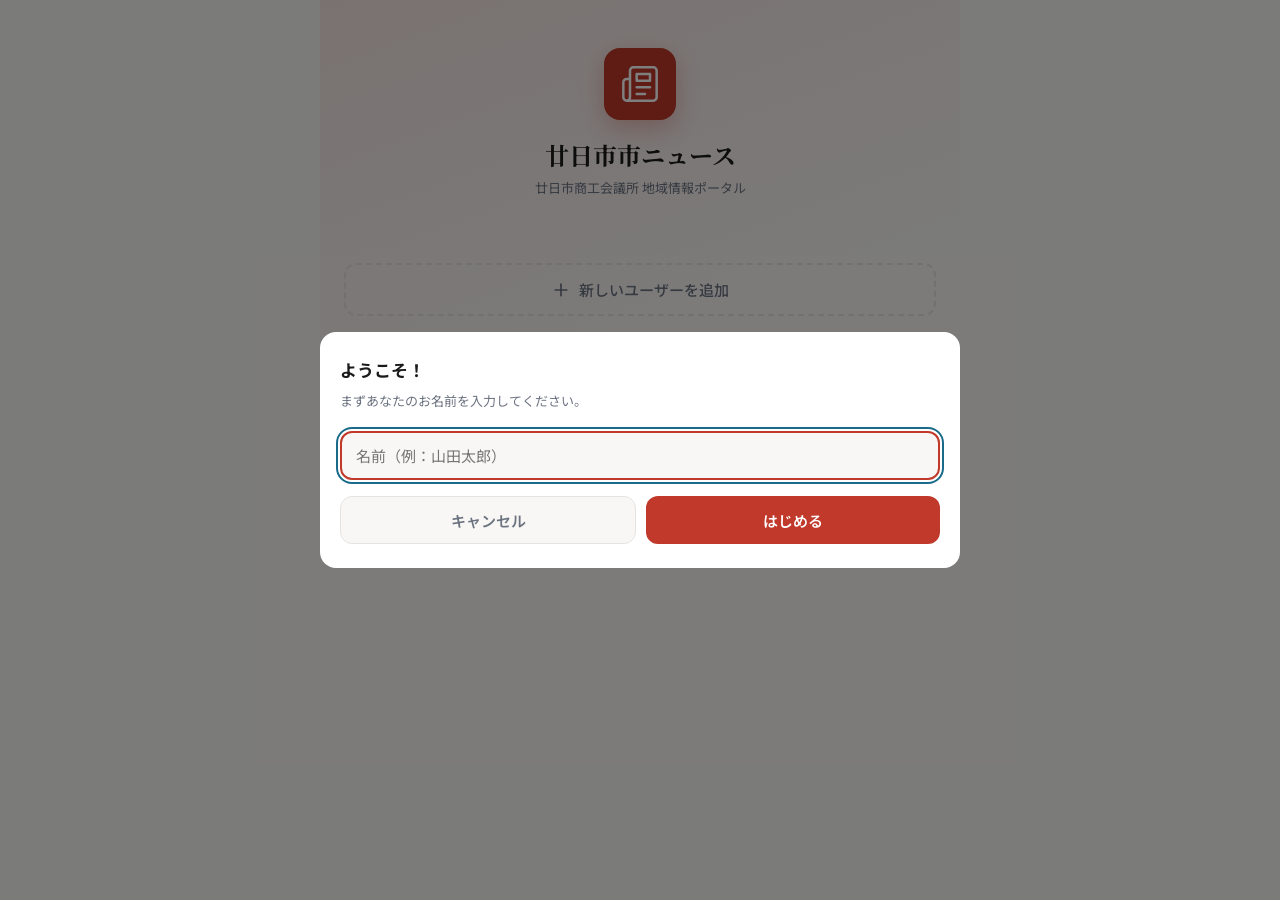
==== docs/index.html @ e87191ea "rename: public to docs for GitHub Pages" ====
<!DOCTYPE html>
<html lang="ja">
<head>
  <meta charset="UTF-8">
  <meta name="viewport" content="width=device-width, initial-scale=1.0, viewport-fit=cover">
  <meta name="description" content="廿日市市の地域ニュースをまとめて確認できるアプリ（廿日市商工会議所）">
  <meta name="theme-color" content="#C0392B">
  <title>廿日市市ニュース</title>
  <link rel="stylesheet" href="css/style.css">
  <link rel="manifest" href="../manifest.json">
  <link rel="apple-touch-icon" href="icons/icon-192.png">
</head>
<body>
  <div class="app-container">

    <!-- ユーザー選択画面 -->
    <section id="user-screen" class="user-screen"></section>

    <!-- メインアプリ（ユーザー選択後） -->
    <div id="main-app" style="display:none">

      <!-- ヘッダー -->
      <header class="app-header">
        <div class="header-main">
          <div class="header-logo">
            廿日市市ニュース
            <span>廿日市商工会議所</span>
          </div>
          <button class="header-btn" id="user-switch-btn" aria-label="ユーザー切替">
            <span class="header-user-chip" id="header-user-name">-</span>
          </button>
          <button class="header-btn" id="search-btn" aria-label="検索">
            <svg viewBox="0 0 24 24" fill="none" stroke="currentColor" stroke-width="2" stroke-linecap="round" stroke-linejoin="round"><circle cx="11" cy="11" r="8"/><path d="m21 21-4.35-4.35"/></svg>
          </button>
        </div>
        <div class="header-meta" id="header-meta">更新日時を読み込み中…</div>
      </header>

      <!-- ページコンテナ -->

      <!-- ニュース一覧 -->
      <section id="news-page" class="page active">
        <div class="filter-bar">
          <div class="filter-chips" id="category-chips"></div>
        </div>
        <div class="sort-bar">
          <button class="sort-btn active" id="sort-importance">重要度順</button>
          <span class="sort-separator">|</span>
          <button class="sort-btn" id="sort-newest">新着順</button>
          <span class="article-count" id="article-count"></span>
        </div>
        <div class="article-list" id="article-list"></div>
      </section>

      <!-- 記事詳細 -->
      <section id="detail-page" class="page"></section>

      <!-- 保存済み -->
      <section id="saved-page" class="page"></section>

      <!-- 管理 -->
      <section id="admin-page" class="page">
        <div style="padding:16px 16px 0">
          <h2 style="font-family:var(--font-serif);font-size:var(--text-xl);font-weight:700;margin-bottom:4px">設定・管理</h2>
          <p style="font-size:var(--text-sm);color:var(--color-text-secondary)">収集ソースやキーワードを管理できます</p>
        </div>
        <div id="admin-content"></div>
      </section>

      <!-- ボトムナビ -->
      <nav class="bottom-nav" aria-label="メインナビゲーション">
        <button class="nav-item active" data-page="news">
          <svg viewBox="0 0 24 24" fill="none" stroke="currentColor" stroke-width="2" stroke-linecap="round" stroke-linejoin="round"><path d="M4 22h16a2 2 0 0 0 2-2V4a2 2 0 0 0-2-2H8a2 2 0 0 0-2 2v16a2 2 0 0 1-2 2Zm0 0a2 2 0 0 1-2-2v-9c0-1.1.9-2 2-2h2"/><path d="M18 14h-8M15 18h-5M10 6h8v4h-8V6Z"/></svg>
          ニュース
        </button>
        <button class="nav-item" data-page="saved">
          <svg viewBox="0 0 24 24" fill="none" stroke="currentColor" stroke-width="2" stroke-linecap="round" stroke-linejoin="round"><path d="M19 21l-7-5-7 5V5a2 2 0 0 1 2-2h10a2 2 0 0 1 2 2z"/></svg>
          保存済み
        </button>
        <button class="nav-item" data-page="admin">
          <svg viewBox="0 0 24 24" fill="none" stroke="currentColor" stroke-width="2" stroke-linecap="round" stroke-linejoin="round"><circle cx="12" cy="12" r="3"/><path d="M19.4 15a1.65 1.65 0 0 0 .33 1.82l.06.06a2 2 0 0 1-2.83 2.83l-.06-.06a1.65 1.65 0 0 0-1.82-.33 1.65 1.65 0 0 0-1 1.51V21a2 2 0 0 1-4 0v-.09A1.65 1.65 0 0 0 9 19.4a1.65 1.65 0 0 0-1.82.33l-.06.06a2 2 0 0 1-2.83-2.83l.06-.06A1.65 1.65 0 0 0 4.68 15a1.65 1.65 0 0 0-1.51-1H3a2 2 0 0 1 0-4h.09A1.65 1.65 0 0 0 4.6 9a1.65 1.65 0 0 0-.33-1.82l-.06-.06a2 2 0 0 1 2.83-2.83l.06.06A1.65 1.65 0 0 0 9 4.68a1.65 1.65 0 0 0 1-1.51V3a2 2 0 0 1 4 0v.09a1.65 1.65 0 0 0 1 1.51 1.65 1.65 0 0 0 1.82-.33l.06-.06a2 2 0 0 1 2.83 2.83l-.06.06A1.65 1.65 0 0 0 19.4 9a1.65 1.65 0 0 0 1.51 1H21a2 2 0 0 1 0 4h-.09a1.65 1.65 0 0 0-1.51 1z"/></svg>
          設定
        </button>
      </nav>

    </div><!-- /main-app -->

    <!-- 検索オーバーレイ -->
    <div id="search-overlay" class="search-overlay" style="display:none">
      <div class="search-header">
        <div class="search-input-wrap">
          <svg viewBox="0 0 24 24" fill="none" stroke="currentColor" stroke-width="2" stroke-linecap="round" stroke-linejoin="round"><circle cx="11" cy="11" r="8"/><path d="m21 21-4.35-4.35"/></svg>
          <input type="search" class="search-input" id="search-input" placeholder="記事を検索…" autocomplete="off">
        </div>
        <button class="search-cancel" id="search-cancel">キャンセル</button>
      </div>
      <div class="search-results" id="search-results">
        <div class="empty-state" style="padding-top:40px">
          <p style="color:var(--color-text-muted)">キーワードを入力してください</p>
        </div>
      </div>
    </div>

  </div><!-- /app-container -->

  <div id="toast-container" class="toast-container"></div>

  <script type="module" src="js/main.js"></script>
</body>
</html>
---- docs/css/style.css ----
/* ===== Google Fonts ===== */
@import url('https://fonts.googleapis.com/css2?family=Noto+Serif+JP:wght@500;700&family=Noto+Sans+JP:wght@400;500;600&display=swap');

/* ===== CSS Variables ===== */
:root {
  --color-primary:       #C0392B;
  --color-primary-soft:  #F5E6E4;
  --color-primary-dark:  #96281B;
  --color-accent:        #1A6B8A;
  --color-accent-soft:   #E3F0F4;

  --color-high:   #E53E3E;
  --color-high-bg: #FFF5F5;
  --color-mid:    #D97706;
  --color-mid-bg: #FFFBEB;
  --color-low:    #6B7280;
  --color-low-bg: #F9FAFB;

  --color-bg:       #F8F7F5;
  --color-surface:  #FFFFFF;
  --color-border:   #E5E3DF;
  --color-text-primary:   #1A1A1A;
  --color-text-secondary: #6B7280;
  --color-text-muted:     #9CA3AF;

  --font-serif: 'Noto Serif JP', 'Georgia', serif;
  --font-sans:  'Noto Sans JP', 'Hiragino Sans', 'Yu Gothic', sans-serif;

  --text-xs:   11px;
  --text-sm:   13px;
  --text-base: 15px;
  --text-lg:   17px;
  --text-xl:   20px;
  --text-2xl:  24px;

  --radius-sm:   6px;
  --radius-md:   12px;
  --radius-lg:   16px;
  --radius-full: 9999px;

  --shadow-card:     0 1px 3px rgba(0,0,0,0.06), 0 4px 12px rgba(0,0,0,0.04);
  --shadow-elevated: 0 4px 20px rgba(0,0,0,0.12);

  --transition: 150ms cubic-bezier(0.4, 0, 0.2, 1);

  --header-height: 56px;
  --max-width: 640px;
}

@media (prefers-color-scheme: dark) {
  :root {
    --color-bg:       #0F1117;
    --color-surface:  #1A1D27;
    --color-border:   #2D3144;
    --color-text-primary:   #F0EFed;
    --color-text-secondary: #9CA3AF;
    --color-text-muted:     #6B7280;
    --shadow-card:     0 1px 3px rgba(0,0,0,0.3), 0 4px 12px rgba(0,0,0,0.2);
    --shadow-elevated: 0 4px 20px rgba(0,0,0,0.4);
  }
}

/* ===== Reset ===== */
*, *::before, *::after { box-sizing: border-box; margin: 0; padding: 0; }
html { font-size: 16px; -webkit-text-size-adjust: 100%; }
body {
  font-family: var(--font-sans);
  font-size: var(--text-base);
  color: var(--color-text-primary);
  background: var(--color-bg);
  line-height: 1.6;
  min-height: 100dvh;
}
a { color: inherit; text-decoration: none; }
button { cursor: pointer; border: none; background: none; font-family: inherit; }
img { display: block; max-width: 100%; }
ul { list-style: none; }

/* ===== Utility ===== */
.sr-only {
  position: absolute; width: 1px; height: 1px;
  padding: 0; margin: -1px; overflow: hidden;
  clip: rect(0,0,0,0); border: 0;
}
.text-muted { color: var(--color-text-secondary); }

/* ===== Layout ===== */
.app-container {
  max-width: var(--max-width);
  margin: 0 auto;
  min-height: 100dvh;
  background: var(--color-bg);
  position: relative;
}

/* ===== Header ===== */
.app-header {
  position: sticky;
  top: 0;
  z-index: 100;
  background: var(--color-surface);
  border-bottom: 1px solid var(--color-border);
  box-shadow: 0 1px 8px rgba(0,0,0,0.06);
}
.header-main {
  display: flex;
  align-items: center;
  gap: 8px;
  padding: 0 16px;
  height: var(--header-height);
}
.header-logo {
  font-family: var(--font-serif);
  font-size: var(--text-lg);
  font-weight: 700;
  color: var(--color-primary);
  flex: 1;
  white-space: nowrap;
  overflow: hidden;
  text-overflow: ellipsis;
}
.header-logo span {
  font-size: var(--text-xs);
  color: var(--color-text-muted);
  font-family: var(--font-sans);
  font-weight: 400;
  display: block;
  line-height: 1;
}
.header-btn {
  display: flex;
  align-items: center;
  justify-content: center;
  width: 40px;
  height: 40px;
  border-radius: var(--radius-full);
  color: var(--color-text-secondary);
  transition: background var(--transition), color var(--transition);
}
.header-btn:hover { background: var(--color-bg); color: var(--color-text-primary); }
.header-btn svg { width: 22px; height: 22px; }
.header-user-chip {
  display: flex;
  align-items: center;
  gap: 6px;
  padding: 4px 10px;
  border-radius: var(--radius-full);
  background: var(--color-primary-soft);
  color: var(--color-primary);
  font-size: var(--text-sm);
  font-weight: 500;
  max-width: 100px;
  overflow: hidden;
  text-overflow: ellipsis;
  white-space: nowrap;
}
.header-meta {
  padding: 6px 16px;
  background: linear-gradient(90deg, var(--color-primary) 3px, transparent 3px);
  background-color: var(--color-primary-soft);
  display: flex;
  align-items: center;
  justify-content: space-between;
  font-size: var(--text-xs);
  color: var(--color-text-secondary);
  border-top: 1px solid var(--color-border);
}

/* ===== Bottom Nav ===== */
.bottom-nav {
  position: fixed;
  bottom: 0;
  left: 50%;
  transform: translateX(-50%);
  width: 100%;
  max-width: var(--max-width);
  z-index: 100;
  background: var(--color-surface);
  border-top: 1px solid var(--color-border);
  display: flex;
  box-shadow: 0 -2px 12px rgba(0,0,0,0.06);
}
.nav-item {
  flex: 1;
  display: flex;
  flex-direction: column;
  align-items: center;
  justify-content: center;
  gap: 3px;
  padding: 10px 4px calc(10px + env(safe-area-inset-bottom, 0px));
  color: var(--color-text-muted);
  font-size: 10px;
  font-weight: 500;
  transition: color var(--transition);
}
.nav-item svg { width: 22px; height: 22px; }
.nav-item.active { color: var(--color-primary); }

/* ===== Page Content ===== */
.page {
  display: none;
  padding-bottom: calc(80px + env(safe-area-inset-bottom, 0px));
}
.page.active { display: block; }

/* ===== Filter Bar ===== */
.filter-bar {
  padding: 10px 0 10px 16px;
  overflow-x: auto;
  -webkit-overflow-scrolling: touch;
  scrollbar-width: none;
  border-bottom: 1px solid var(--color-border);
  background: var(--color-surface);
}
.filter-bar::-webkit-scrollbar { display: none; }
.filter-chips {
  display: flex;
  gap: 8px;
  padding-right: 16px;
  width: max-content;
}
.chip {
  display: inline-flex;
  align-items: center;
  gap: 4px;
  padding: 5px 12px;
  border-radius: var(--radius-full);
  font-size: var(--text-sm);
  font-weight: 500;
  border: 1.5px solid var(--color-border);
  background: var(--color-surface);
  color: var(--color-text-secondary);
  white-space: nowrap;
  transition: all var(--transition);
  min-height: 32px;
}
.chip:hover { border-color: var(--color-primary); color: var(--color-primary); }
.chip.active {
  background: var(--color-primary);
  border-color: var(--color-primary);
  color: #fff;
}

/* ===== Sort Bar ===== */
.sort-bar {
  display: flex;
  align-items: center;
  gap: 8px;
  padding: 8px 16px;
  border-bottom: 1px solid var(--color-border);
  background: var(--color-surface);
}
.sort-btn {
  font-size: var(--text-sm);
  font-weight: 500;
  color: var(--color-text-secondary);
  padding: 4px 10px;
  border-radius: var(--radius-full);
  border: 1.5px solid transparent;
  transition: all var(--transition);
}
.sort-btn.active {
  color: var(--color-accent);
  border-color: var(--color-accent);
}
.sort-separator { color: var(--color-border); }
.article-count {
  margin-left: auto;
  font-size: var(--text-xs);
  color: var(--color-text-muted);
}

/* ===== Article List ===== */
.article-list {
  padding: 12px 16px;
  display: flex;
  flex-direction: column;
  gap: 12px;
}

/* ===== Article Card (High) ===== */
.card {
  background: var(--color-surface);
  border-radius: var(--radius-lg);
  box-shadow: var(--shadow-card);
  overflow: hidden;
  transition: transform var(--transition), box-shadow var(--transition);
}
.card:active { transform: scale(0.98); }
@media (hover: hover) {
  .card:hover {
    box-shadow: var(--shadow-elevated);
    transform: translateY(-2px);
  }
}

.card-thumbnail {
  width: 100%;
  aspect-ratio: 16/9;
  object-fit: cover;
  background: var(--color-bg);
}
.card-thumbnail-placeholder {
  width: 100%;
  aspect-ratio: 16/9;
  background: linear-gradient(135deg, var(--color-primary-soft) 0%, var(--color-accent-soft) 100%);
  display: flex;
  align-items: center;
  justify-content: center;
  font-size: 32px;
  color: var(--color-primary);
}

.card-body { padding: 14px 16px 12px; }

.card-importance {
  display: flex;
  align-items: center;
  gap: 6px;
  margin-bottom: 8px;
}
.badge {
  display: inline-flex;
  align-items: center;
  gap: 3px;
  padding: 2px 8px;
  border-radius: var(--radius-full);
  font-size: var(--text-xs);
  font-weight: 600;
}
.badge-high { background: var(--color-high-bg); color: var(--color-high); }
.badge-mid  { background: var(--color-mid-bg);  color: var(--color-mid); }
.badge-low  { background: var(--color-low-bg);  color: var(--color-low); }
.badge-dot {
  width: 6px; height: 6px;
  border-radius: 50%;
  background: currentColor;
}
.score-text {
  font-size: var(--text-xs);
  color: var(--color-text-muted);
  font-weight: 500;
}
.category-chip {
  margin-left: auto;
  font-size: var(--text-xs);
  color: var(--color-accent);
  background: var(--color-accent-soft);
  padding: 2px 8px;
  border-radius: var(--radius-full);
}

.card-title {
  font-family: var(--font-serif);
  font-size: var(--text-base);
  font-weight: 700;
  line-height: 1.45;
  margin-bottom: 6px;
  display: -webkit-box;
  -webkit-line-clamp: 2;
  -webkit-box-orient: vertical;
  overflow: hidden;
}
.card-summary {
  font-size: var(--text-sm);
  color: var(--color-text-secondary);
  line-height: 1.55;
  display: -webkit-box;
  -webkit-line-clamp: 2;
  -webkit-box-orient: vertical;
  overflow: hidden;
  margin-bottom: 8px;
}
.card-meta {
  display: flex;
  align-items: center;
  gap: 6px;
  font-size: var(--text-xs);
  color: var(--color-text-muted);
  margin-bottom: 6px;
  flex-wrap: wrap;
}
.card-meta-dot { color: var(--color-border); }
.card-reason {
  font-size: var(--text-xs);
  color: var(--color-text-secondary);
  background: var(--color-primary-soft);
  border-left: 2px solid var(--color-primary);
  padding: 4px 8px;
  border-radius: 0 var(--radius-sm) var(--radius-sm) 0;
  margin-bottom: 10px;
  line-height: 1.4;
}

.card-footer {
  display: flex;
  align-items: center;
  justify-content: flex-end;
  padding-top: 8px;
  border-top: 1px solid var(--color-border);
}

/* ===== Article Card (Compact/Low) ===== */
.card-compact {
  background: var(--color-surface);
  border-radius: var(--radius-md);
  box-shadow: var(--shadow-card);
  padding: 12px 14px;
  display: flex;
  align-items: center;
  gap: 12px;
  min-height: 64px;
  transition: transform var(--transition), box-shadow var(--transition);
}
.card-compact:active { transform: scale(0.98); }
@media (hover: hover) {
  .card-compact:hover {
    box-shadow: var(--shadow-elevated);
    transform: translateY(-1px);
  }
}
.card-compact-content { flex: 1; overflow: hidden; }
.card-compact-title {
  font-size: var(--text-sm);
  font-weight: 600;
  line-height: 1.4;
  display: -webkit-box;
  -webkit-line-clamp: 2;
  -webkit-box-orient: vertical;
  overflow: hidden;
  margin-bottom: 4px;
}
.card-compact-meta {
  font-size: var(--text-xs);
  color: var(--color-text-muted);
  display: flex;
  align-items: center;
  gap: 4px;
}

/* ===== Save Button ===== */
.save-btn {
  display: flex;
  align-items: center;
  gap: 5px;
  padding: 6px 12px;
  border-radius: var(--radius-full);
  font-size: var(--text-sm);
  font-weight: 500;
  color: var(--color-text-secondary);
  border: 1.5px solid var(--color-border);
  transition: all var(--transition);
  min-height: 36px;
  min-width: 44px;
}
.save-btn:hover { border-color: var(--color-primary); color: var(--color-primary); }
.save-btn.saved {
  background: var(--color-primary-soft);
  border-color: var(--color-primary);
  color: var(--color-primary);
}
.save-btn svg { width: 16px; height: 16px; }
@keyframes pulse-save {
  0%   { transform: scale(1); }
  50%  { transform: scale(1.2); }
  100% { transform: scale(1); }
}
.save-btn.pulse svg { animation: pulse-save 300ms ease; }

/* ===== Skeleton Loading ===== */
.skeleton {
  background: linear-gradient(90deg,
    var(--color-border) 25%,
    var(--color-bg) 50%,
    var(--color-border) 75%
  );
  background-size: 200% 100%;
  animation: shimmer 1.5s infinite;
  border-radius: var(--radius-sm);
}
@keyframes shimmer {
  0%   { background-position: 200% 0; }
  100% { background-position: -200% 0; }
}
.skeleton-card {
  background: var(--color-surface);
  border-radius: var(--radius-lg);
  overflow: hidden;
  box-shadow: var(--shadow-card);
}
.skeleton-img  { width: 100%; aspect-ratio: 16/9; }
.skeleton-body { padding: 14px 16px; }
.skeleton-line {
  height: 14px;
  margin-bottom: 8px;
}
.skeleton-line.w-full  { width: 100%; }
.skeleton-line.w-3-4   { width: 75%; }
.skeleton-line.w-1-2   { width: 50%; }
.skeleton-line.w-1-4   { width: 25%; }
.skeleton-line.h-lg    { height: 18px; }

/* ===== Empty State ===== */
.empty-state {
  display: flex;
  flex-direction: column;
  align-items: center;
  justify-content: center;
  padding: 60px 24px;
  text-align: center;
  animation: fadeIn 300ms ease;
  gap: 12px;
}
@keyframes fadeIn { from { opacity: 0; } to { opacity: 1; } }
.empty-state svg { width: 80px; height: 80px; color: var(--color-border); margin-bottom: 4px; }
.empty-state h3 { font-size: var(--text-lg); font-weight: 600; }
.empty-state p  { font-size: var(--text-sm); color: var(--color-text-secondary); }
.empty-state .retry-btn {
  margin-top: 4px;
  padding: 10px 20px;
  background: var(--color-primary);
  color: #fff;
  border-radius: var(--radius-full);
  font-size: var(--text-sm);
  font-weight: 600;
  transition: background var(--transition);
}
.empty-state .retry-btn:hover { background: var(--color-primary-dark); }

/* ===== Toast ===== */
.toast-container {
  position: fixed;
  top: calc(var(--header-height) + 8px);
  left: 50%;
  transform: translateX(-50%);
  z-index: 200;
  display: flex;
  flex-direction: column;
  gap: 8px;
  pointer-events: none;
  width: calc(100% - 32px);
  max-width: calc(var(--max-width) - 32px);
}
.toast {
  background: var(--color-text-primary);
  color: var(--color-bg);
  padding: 10px 16px;
  border-radius: var(--radius-md);
  font-size: var(--text-sm);
  font-weight: 500;
  box-shadow: var(--shadow-elevated);
  animation: toastIn 250ms ease;
  display: flex;
  align-items: center;
  gap: 8px;
}
.toast.offline { background: var(--color-mid); }
@keyframes toastIn {
  from { opacity: 0; transform: translateY(-8px); }
  to   { opacity: 1; transform: translateY(0); }
}

/* ===== Article Detail ===== */
.detail-header {
  display: flex;
  align-items: center;
  padding: 0 16px;
  height: var(--header-height);
  gap: 8px;
  position: sticky;
  top: 0;
  background: var(--color-surface);
  border-bottom: 1px solid var(--color-border);
  z-index: 100;
}
.back-btn {
  display: flex;
  align-items: center;
  gap: 4px;
  color: var(--color-primary);
  font-size: var(--text-sm);
  font-weight: 500;
  padding: 8px 0;
  min-height: 44px;
}
.back-btn svg { width: 20px; height: 20px; }
.detail-content { padding: 0 0 120px; }
.detail-thumbnail {
  width: 100%;
  aspect-ratio: 16/9;
  object-fit: cover;
  background: var(--color-bg);
}
.detail-thumbnail-placeholder {
  width: 100%;
  aspect-ratio: 16/9;
  background: linear-gradient(135deg, var(--color-primary-soft), var(--color-accent-soft));
  display: flex; align-items: center; justify-content: center;
  font-size: 48px;
}
.detail-body { padding: 20px 16px; }
.detail-importance {
  display: flex;
  align-items: center;
  gap: 8px;
  margin-bottom: 12px;
  flex-wrap: wrap;
}
.detail-title {
  font-family: var(--font-serif);
  font-size: var(--text-xl);
  font-weight: 700;
  line-height: 1.45;
  margin-bottom: 10px;
}
.detail-source-line {
  display: flex;
  align-items: center;
  gap: 6px;
  font-size: var(--text-xs);
  color: var(--color-text-muted);
  margin-bottom: 16px;
  flex-wrap: wrap;
}
.source-badge {
  padding: 2px 8px;
  border-radius: var(--radius-full);
  background: var(--color-accent-soft);
  color: var(--color-accent);
  font-weight: 500;
}
.detail-section {
  margin-bottom: 20px;
}
.detail-section-label {
  font-size: var(--text-xs);
  font-weight: 600;
  color: var(--color-text-muted);
  text-transform: uppercase;
  letter-spacing: 0.05em;
  margin-bottom: 8px;
  display: flex;
  align-items: center;
  gap: 6px;
}
.detail-section-label::after {
  content: '';
  flex: 1;
  height: 1px;
  background: var(--color-border);
}
.detail-section p {
  font-size: var(--text-base);
  line-height: 1.7;
  color: var(--color-text-secondary);
}
.detail-reason-box {
  background: var(--color-primary-soft);
  border-left: 3px solid var(--color-primary);
  padding: 10px 14px;
  border-radius: 0 var(--radius-md) var(--radius-md) 0;
  font-size: var(--text-sm);
  color: var(--color-text-secondary);
  line-height: 1.5;
  margin-bottom: 20px;
}
.detail-tags {
  display: flex;
  flex-wrap: wrap;
  gap: 6px;
  margin-top: 6px;
}
.detail-tag {
  padding: 3px 10px;
  border-radius: var(--radius-full);
  font-size: var(--text-xs);
  background: var(--color-bg);
  border: 1px solid var(--color-border);
  color: var(--color-text-secondary);
}
.checkpoint-box {
  background: var(--color-accent-soft);
  border: 1px solid rgba(26,107,138,0.2);
  border-radius: var(--radius-md);
  padding: 12px 14px;
  font-size: var(--text-sm);
  color: var(--color-accent);
  line-height: 1.6;
  display: flex;
  gap: 8px;
  align-items: flex-start;
}
.checkpoint-box::before { content: '✅'; font-size: 16px; flex-shrink: 0; }
.detail-link-btn {
  display: flex;
  align-items: center;
  justify-content: center;
  gap: 8px;
  padding: 14px;
  border: 2px solid var(--color-primary);
  border-radius: var(--radius-md);
  color: var(--color-primary);
  font-weight: 600;
  font-size: var(--text-base);
  transition: all var(--transition);
  margin-top: 24px;
}
.detail-link-btn:hover { background: var(--color-primary); color: #fff; }
.detail-link-btn svg { width: 18px; height: 18px; }
.detail-save-bar {
  position: fixed;
  bottom: calc(68px + env(safe-area-inset-bottom, 0px));
  left: 50%;
  transform: translateX(-50%);
  width: calc(100% - 32px);
  max-width: calc(var(--max-width) - 32px);
  z-index: 90;
}
.detail-save-btn {
  display: flex;
  align-items: center;
  justify-content: center;
  gap: 8px;
  width: 100%;
  padding: 14px;
  border-radius: var(--radius-md);
  background: var(--color-surface);
  border: 2px solid var(--color-border);
  font-size: var(--text-base);
  font-weight: 600;
  color: var(--color-text-secondary);
  box-shadow: var(--shadow-elevated);
  transition: all var(--transition);
}
.detail-save-btn.saved {
  background: var(--color-primary-soft);
  border-color: var(--color-primary);
  color: var(--color-primary);
}
.detail-save-btn svg { width: 20px; height: 20px; }

/* ===== User Selection Screen ===== */
.user-screen {
  min-height: 100dvh;
  background: linear-gradient(160deg, var(--color-primary-soft) 0%, var(--color-bg) 40%);
  padding: 48px 24px 40px;
  display: flex;
  flex-direction: column;
}
.user-screen-logo {
  text-align: center;
  margin-bottom: 40px;
}
.user-screen-icon {
  width: 72px;
  height: 72px;
  background: var(--color-primary);
  border-radius: var(--radius-lg);
  display: flex;
  align-items: center;
  justify-content: center;
  margin: 0 auto 16px;
  box-shadow: 0 8px 24px rgba(192,57,43,0.3);
}
.user-screen-icon svg { width: 40px; height: 40px; color: #fff; }
.user-screen-title {
  font-family: var(--font-serif);
  font-size: var(--text-2xl);
  font-weight: 700;
  color: var(--color-text-primary);
  margin-bottom: 4px;
}
.user-screen-sub {
  font-size: var(--text-sm);
  color: var(--color-text-secondary);
}
.user-grid {
  display: grid;
  grid-template-columns: repeat(2, 1fr);
  gap: 12px;
  margin-bottom: 24px;
}
.user-card {
  background: var(--color-surface);
  border-radius: var(--radius-lg);
  padding: 16px 14px;
  display: flex;
  flex-direction: column;
  align-items: center;
  gap: 10px;
  box-shadow: var(--shadow-card);
  border: 2px solid transparent;
  transition: all var(--transition);
  text-align: center;
  cursor: pointer;
  position: relative;
}
.user-card:hover { border-color: var(--color-primary); transform: translateY(-2px); }
.user-avatar {
  width: 52px;
  height: 52px;
  border-radius: 50%;
  background: var(--color-primary);
  color: #fff;
  display: flex;
  align-items: center;
  justify-content: center;
  font-family: var(--font-serif);
  font-size: var(--text-xl);
  font-weight: 700;
  flex-shrink: 0;
}
.user-name {
  font-size: var(--text-sm);
  font-weight: 600;
  color: var(--color-text-primary);
  word-break: break-all;
}
.user-last-seen {
  font-size: var(--text-xs);
  color: var(--color-text-muted);
}
.user-delete-btn {
  position: absolute;
  top: 8px;
  right: 8px;
  width: 28px;
  height: 28px;
  border-radius: 50%;
  background: var(--color-bg);
  color: var(--color-text-muted);
  display: flex;
  align-items: center;
  justify-content: center;
  transition: all var(--transition);
  opacity: 0;
}
.user-card:hover .user-delete-btn { opacity: 1; }
.user-delete-btn:hover { background: var(--color-high-bg); color: var(--color-high); }
.user-delete-btn svg { width: 14px; height: 14px; }
.add-user-btn {
  display: flex;
  align-items: center;
  justify-content: center;
  gap: 8px;
  width: 100%;
  padding: 14px;
  border-radius: var(--radius-md);
  border: 2px dashed var(--color-border);
  color: var(--color-text-secondary);
  font-size: var(--text-base);
  font-weight: 500;
  transition: all var(--transition);
}
.add-user-btn:hover {
  border-color: var(--color-primary);
  color: var(--color-primary);
  background: var(--color-primary-soft);
}
.add-user-btn svg { width: 20px; height: 20px; }

/* ===== Saved Screen ===== */
.saved-header-info {
  padding: 12px 16px;
  background: var(--color-surface);
  border-bottom: 1px solid var(--color-border);
  display: flex;
  align-items: center;
  justify-content: space-between;
}
.saved-user-label {
  font-size: var(--text-sm);
  color: var(--color-text-secondary);
}
.saved-user-select {
  font-size: var(--text-sm);
  font-weight: 600;
  color: var(--color-primary);
  border: none;
  background: none;
  padding: 4px 8px;
  border-radius: var(--radius-sm);
  cursor: pointer;
  font-family: inherit;
  appearance: none;
  -webkit-appearance: none;
}

/* ===== Modal ===== */
.modal-overlay {
  position: fixed;
  inset: 0;
  background: rgba(0,0,0,0.5);
  z-index: 300;
  display: flex;
  align-items: flex-end;
  animation: fadeIn 200ms ease;
}
.modal-overlay.center { align-items: center; padding: 16px; }
.modal {
  background: var(--color-surface);
  border-radius: var(--radius-lg) var(--radius-lg) 0 0;
  padding: 24px 20px calc(24px + env(safe-area-inset-bottom, 0px));
  width: 100%;
  max-width: var(--max-width);
  margin: 0 auto;
  animation: slideUp 250ms cubic-bezier(0.4, 0, 0.2, 1);
}
.modal-overlay.center .modal {
  border-radius: var(--radius-lg);
  animation: fadeIn 200ms ease;
}
@keyframes slideUp {
  from { transform: translateY(100%); }
  to   { transform: translateY(0); }
}
.modal-title {
  font-size: var(--text-lg);
  font-weight: 700;
  margin-bottom: 8px;
}
.modal-desc {
  font-size: var(--text-sm);
  color: var(--color-text-secondary);
  margin-bottom: 20px;
  line-height: 1.6;
}
.modal-input {
  width: 100%;
  padding: 12px 14px;
  border: 2px solid var(--color-border);
  border-radius: var(--radius-md);
  font-size: var(--text-base);
  font-family: inherit;
  background: var(--color-bg);
  color: var(--color-text-primary);
  margin-bottom: 16px;
  transition: border-color var(--transition);
  outline: none;
}
.modal-input:focus { border-color: var(--color-primary); }
.modal-actions {
  display: flex;
  gap: 10px;
}
.modal-btn {
  flex: 1;
  padding: 12px;
  border-radius: var(--radius-md);
  font-size: var(--text-base);
  font-weight: 600;
  transition: all var(--transition);
  min-height: 48px;
}
.modal-btn.cancel {
  background: var(--color-bg);
  color: var(--color-text-secondary);
  border: 1.5px solid var(--color-border);
}
.modal-btn.primary {
  background: var(--color-primary);
  color: #fff;
  border: none;
}
.modal-btn.primary:hover { background: var(--color-primary-dark); }
.modal-btn.danger {
  background: var(--color-high);
  color: #fff;
  border: none;
}
.modal-btn.danger:hover { opacity: 0.9; }

/* ===== Admin Screen ===== */
.admin-section {
  margin: 0 16px 16px;
}
.admin-section-title {
  font-size: var(--text-sm);
  font-weight: 700;
  color: var(--color-text-muted);
  text-transform: uppercase;
  letter-spacing: 0.06em;
  padding: 16px 0 8px;
  display: flex;
  align-items: center;
  gap: 8px;
}
.admin-section-title::after {
  content: '';
  flex: 1;
  height: 1px;
  background: var(--color-border);
}
.source-item {
  background: var(--color-surface);
  border-radius: var(--radius-md);
  padding: 12px 14px;
  display: flex;
  align-items: center;
  gap: 10px;
  margin-bottom: 8px;
  box-shadow: var(--shadow-card);
}
.source-info { flex: 1; overflow: hidden; }
.source-name { font-size: var(--text-sm); font-weight: 600; }
.source-url {
  font-size: var(--text-xs);
  color: var(--color-text-muted);
  overflow: hidden;
  text-overflow: ellipsis;
  white-space: nowrap;
}
.toggle {
  position: relative;
  width: 44px;
  height: 26px;
  flex-shrink: 0;
}
.toggle input { opacity: 0; width: 0; height: 0; }
.toggle-slider {
  position: absolute;
  inset: 0;
  background: var(--color-border);
  border-radius: var(--radius-full);
  transition: background var(--transition);
  cursor: pointer;
}
.toggle-slider::before {
  content: '';
  position: absolute;
  width: 20px;
  height: 20px;
  left: 3px;
  top: 3px;
  background: #fff;
  border-radius: 50%;
  transition: transform var(--transition);
  box-shadow: 0 1px 4px rgba(0,0,0,0.2);
}
.toggle input:checked + .toggle-slider { background: var(--color-primary); }
.toggle input:checked + .toggle-slider::before { transform: translateX(18px); }

.keyword-tags {
  display: flex;
  flex-wrap: wrap;
  gap: 6px;
  background: var(--color-surface);
  border-radius: var(--radius-md);
  padding: 12px;
  box-shadow: var(--shadow-card);
  margin-bottom: 8px;
}
.keyword-tag {
  display: inline-flex;
  align-items: center;
  gap: 4px;
  padding: 4px 10px;
  background: var(--color-accent-soft);
  color: var(--color-accent);
  border-radius: var(--radius-full);
  font-size: var(--text-xs);
  font-weight: 500;
}
.keyword-tag-remove {
  width: 16px; height: 16px;
  display: flex; align-items: center; justify-content: center;
  border-radius: 50%;
  color: var(--color-accent);
  transition: background var(--transition);
}
.keyword-tag-remove:hover { background: rgba(26,107,138,0.2); }
.keyword-tag-remove svg { width: 10px; height: 10px; }

.admin-action-btn {
  display: flex;
  align-items: center;
  justify-content: center;
  gap: 8px;
  width: 100%;
  padding: 14px;
  border-radius: var(--radius-md);
  background: var(--color-primary);
  color: #fff;
  font-size: var(--text-base);
  font-weight: 600;
  transition: background var(--transition);
  margin-top: 8px;
}
.admin-action-btn:hover { background: var(--color-primary-dark); }
.admin-action-btn:disabled { background: var(--color-border); cursor: not-allowed; }
.admin-action-btn svg { width: 18px; height: 18px; }

/* ===== Search Overlay ===== */
.search-overlay {
  position: fixed;
  inset: 0;
  background: var(--color-bg);
  z-index: 200;
  display: flex;
  flex-direction: column;
  animation: fadeIn 150ms ease;
}
.search-header {
  display: flex;
  align-items: center;
  gap: 10px;
  padding: 8px 16px;
  border-bottom: 1px solid var(--color-border);
  background: var(--color-surface);
}
.search-input-wrap {
  flex: 1;
  display: flex;
  align-items: center;
  gap: 8px;
  background: var(--color-bg);
  border-radius: var(--radius-full);
  padding: 8px 14px;
}
.search-input-wrap svg { width: 18px; height: 18px; color: var(--color-text-muted); flex-shrink: 0; }
.search-input {
  flex: 1;
  border: none;
  background: none;
  font-size: var(--text-base);
  font-family: inherit;
  color: var(--color-text-primary);
  outline: none;
}
.search-input::placeholder { color: var(--color-text-muted); }
.search-cancel {
  color: var(--color-primary);
  font-size: var(--text-sm);
  font-weight: 600;
  padding: 8px 4px;
  white-space: nowrap;
}
.search-results { flex: 1; overflow-y: auto; padding: 12px 16px; }

/* ===== Focus Ring ===== */
:focus-visible {
  outline: 2px solid var(--color-accent);
  outline-offset: 2px;
}

/* ===== Reduced Motion ===== */
@media (prefers-reduced-motion: reduce) {
  *, *::before, *::after {
    animation-duration: 0.01ms !important;
    transition-duration: 0.01ms !important;
  }
}

/* ===== PC Wide ===== */
@media (min-width: 640px) {
  .bottom-nav { position: sticky; bottom: 0; transform: none; left: 0; }
  .app-container { display: flex; flex-direction: column; }
  .page { flex: 1; }
  .detail-save-bar { position: static; width: 100%; margin: 16px; width: auto; }
}
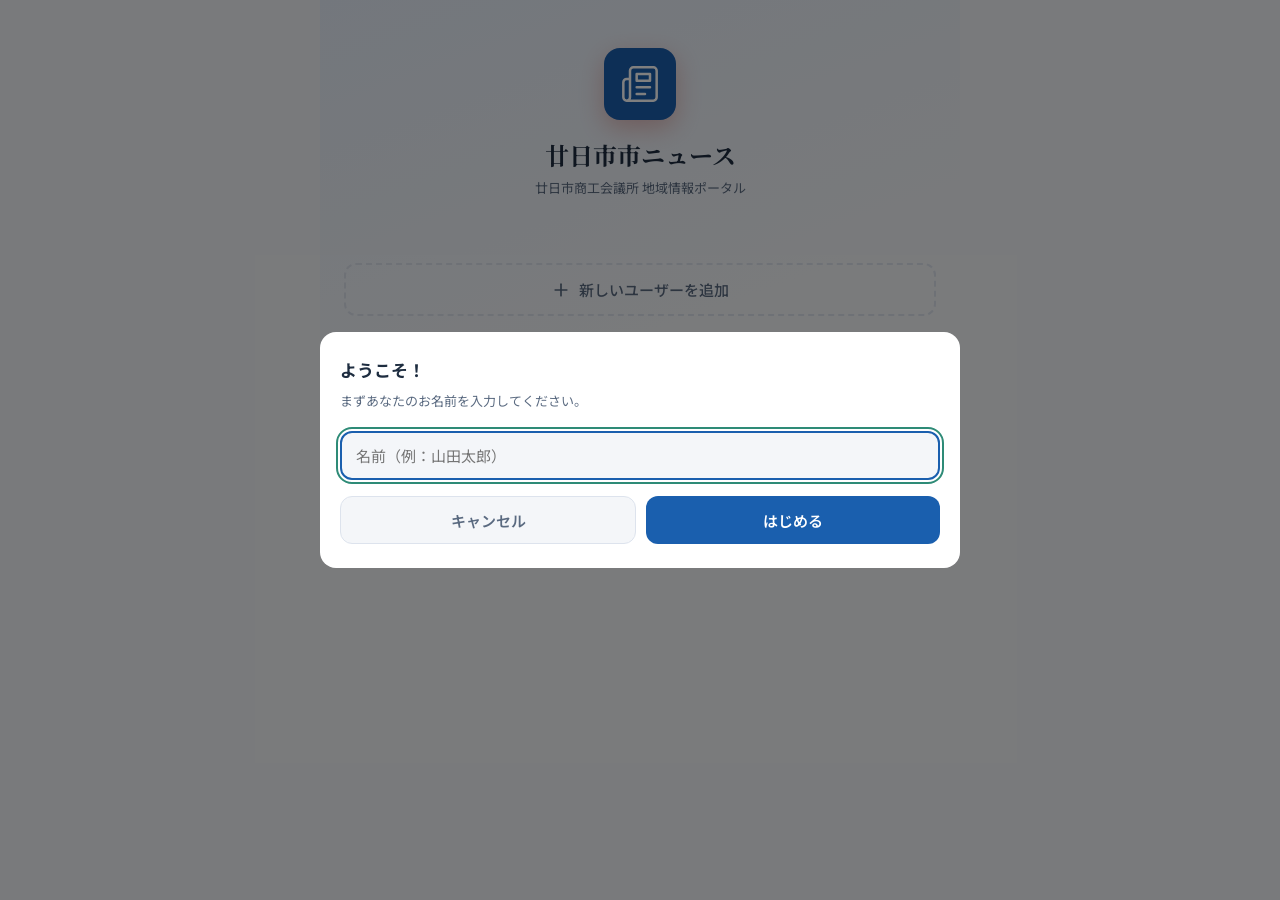
==== commit 14fae039: "feat: UIリデザイン・バグ修正・カテゴリ刷新・検索強化" ====
--- a/docs/index.html
+++ b/docs/index.html
@@ -24,7 +24,6 @@
         <div class="header-main">
           <div class="header-logo">
             廿日市市ニュース
-            <span>廿日市商工会議所</span>
           </div>
           <button class="header-btn" id="user-switch-btn" aria-label="ユーザー切替">
             <span class="header-user-chip" id="header-user-name">-</span>
--- a/docs/css/style.css
+++ b/docs/css/style.css
@@ -3,25 +3,25 @@
 
 /* ===== CSS Variables ===== */
 :root {
-  --color-primary:       #C0392B;
-  --color-primary-soft:  #F5E6E4;
-  --color-primary-dark:  #96281B;
-  --color-accent:        #1A6B8A;
-  --color-accent-soft:   #E3F0F4;
-
-  --color-high:   #E53E3E;
-  --color-high-bg: #FFF5F5;
-  --color-mid:    #D97706;
-  --color-mid-bg: #FFFBEB;
+  --color-primary:       #1A5FAE;
+  --color-primary-soft:  #E8F0FB;
+  --color-primary-dark:  #144A8A;
+  --color-accent:        #2E8B77;
+  --color-accent-soft:   #E3F4F1;
+
+  --color-high:   #C0392B;
+  --color-high-bg: #FDF0EE;
+  --color-mid:    #C07A00;
+  --color-mid-bg: #FEF8EC;
   --color-low:    #6B7280;
-  --color-low-bg: #F9FAFB;
-
-  --color-bg:       #F8F7F5;
+  --color-low-bg: #F4F6F9;
+
+  --color-bg:       #F4F6F9;
   --color-surface:  #FFFFFF;
-  --color-border:   #E5E3DF;
-  --color-text-primary:   #1A1A1A;
-  --color-text-secondary: #6B7280;
-  --color-text-muted:     #9CA3AF;
+  --color-border:   #DDE3ED;
+  --color-text-primary:   #1E2D40;
+  --color-text-secondary: #5A6A80;
+  --color-text-muted:     #8A9AB0;
 
   --font-serif: 'Noto Serif JP', 'Georgia', serif;
   --font-sans:  'Noto Sans JP', 'Hiragino Sans', 'Yu Gothic', sans-serif;
@@ -139,20 +139,23 @@
 }
 .header-btn:hover { background: var(--color-bg); color: var(--color-text-primary); }
 .header-btn svg { width: 22px; height: 22px; }
+#user-switch-btn {
+  width: auto;
+  padding: 4px;
+}
 .header-user-chip {
-  display: flex;
-  align-items: center;
-  gap: 6px;
-  padding: 4px 10px;
-  border-radius: var(--radius-full);
-  background: var(--color-primary-soft);
-  color: var(--color-primary);
-  font-size: var(--text-sm);
-  font-weight: 500;
-  max-width: 100px;
-  overflow: hidden;
-  text-overflow: ellipsis;
-  white-space: nowrap;
+  width: 34px;
+  height: 34px;
+  border-radius: 50%;
+  background: var(--color-primary);
+  color: #fff;
+  font-family: var(--font-serif);
+  font-size: var(--text-base);
+  font-weight: 700;
+  display: flex;
+  align-items: center;
+  justify-content: center;
+  flex-shrink: 0;
 }
 .header-meta {
   padding: 6px 16px;
@@ -170,10 +173,11 @@
 .bottom-nav {
   position: fixed;
   bottom: 0;
-  left: 50%;
-  transform: translateX(-50%);
+  left: 0;
+  right: 0;
   width: 100%;
   max-width: var(--max-width);
+  margin: 0 auto;
   z-index: 100;
   background: var(--color-surface);
   border-top: 1px solid var(--color-border);
@@ -301,14 +305,7 @@
   background: var(--color-bg);
 }
 .card-thumbnail-placeholder {
-  width: 100%;
-  aspect-ratio: 16/9;
-  background: linear-gradient(135deg, var(--color-primary-soft) 0%, var(--color-accent-soft) 100%);
-  display: flex;
-  align-items: center;
-  justify-content: center;
-  font-size: 32px;
-  color: var(--color-primary);
+  display: none;
 }
 
 .card-body { padding: 14px 16px 12px; }
@@ -335,11 +332,6 @@
   width: 6px; height: 6px;
   border-radius: 50%;
   background: currentColor;
-}
-.score-text {
-  font-size: var(--text-xs);
-  color: var(--color-text-muted);
-  font-weight: 500;
 }
 .category-chip {
   margin-left: auto;
@@ -592,11 +584,7 @@
   background: var(--color-bg);
 }
 .detail-thumbnail-placeholder {
-  width: 100%;
-  aspect-ratio: 16/9;
-  background: linear-gradient(135deg, var(--color-primary-soft), var(--color-accent-soft));
-  display: flex; align-items: center; justify-content: center;
-  font-size: 48px;
+  display: none;
 }
 .detail-body { padding: 20px 16px; }
 .detail-importance {
@@ -677,6 +665,13 @@
   background: var(--color-bg);
   border: 1px solid var(--color-border);
   color: var(--color-text-secondary);
+  cursor: pointer;
+  transition: all var(--transition);
+}
+.detail-tag:hover {
+  background: var(--color-primary-soft);
+  border-color: var(--color-primary);
+  color: var(--color-primary);
 }
 .checkpoint-box {
   background: var(--color-accent-soft);
@@ -1153,7 +1148,7 @@
 
 /* ===== PC Wide ===== */
 @media (min-width: 640px) {
-  .bottom-nav { position: sticky; bottom: 0; transform: none; left: 0; }
+  .bottom-nav { position: sticky; bottom: 0; }
   .app-container { display: flex; flex-direction: column; }
   .page { flex: 1; }
   .detail-save-bar { position: static; width: 100%; margin: 16px; width: auto; }
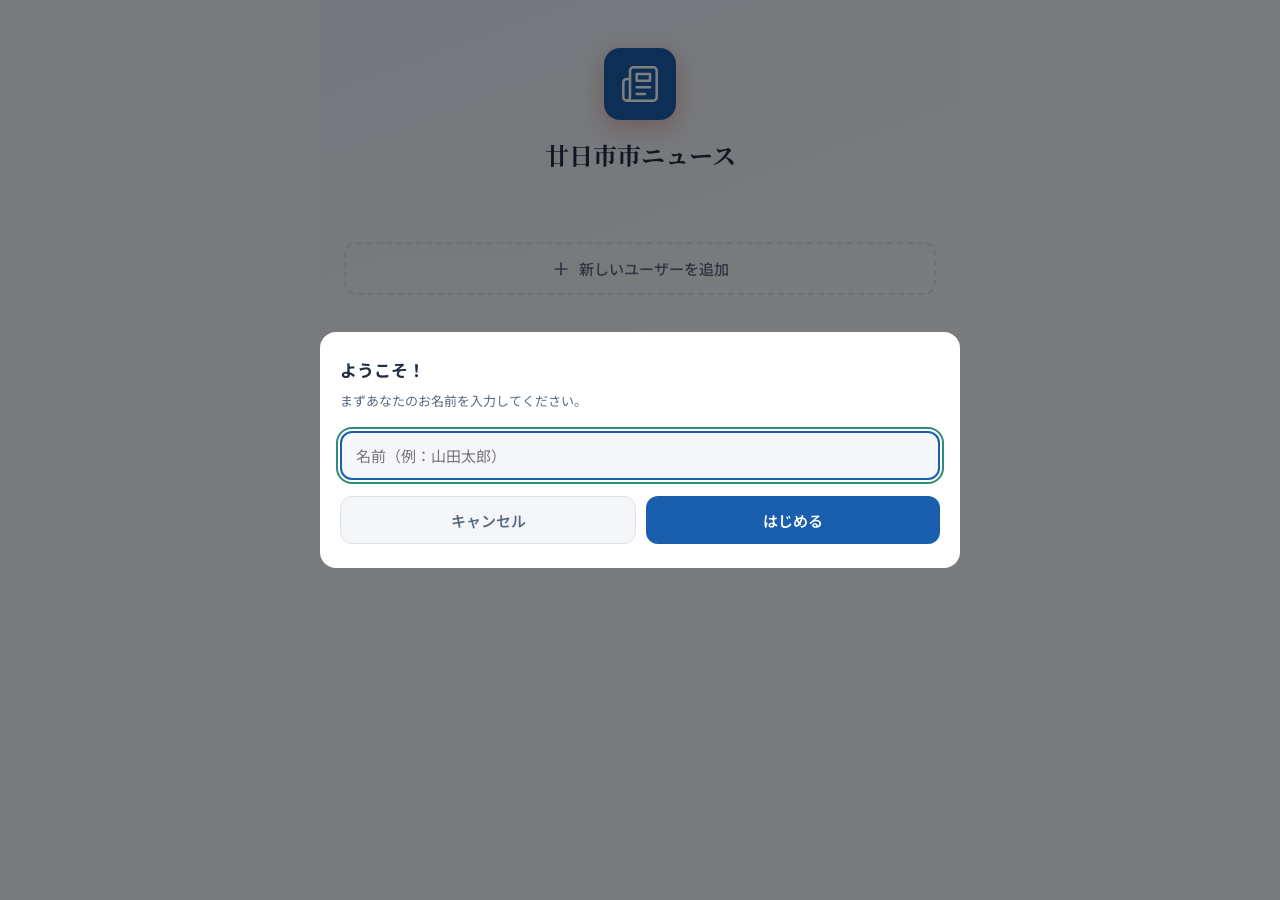
==== commit dff56b92: "feat: ヘッダーに再読み込みボタンを追加 PWAでブラウザのリロードが使えない環境向けに、 ヘッダーの検索ボタン横に再読み込みアイコンボタンを追加。 タップすると記事データを再取得して一覧を更新す" ====
--- a/docs/index.html
+++ b/docs/index.html
@@ -28,6 +28,9 @@
           <button class="header-btn" id="user-switch-btn" aria-label="ユーザー切替">
             <span class="header-user-chip" id="header-user-name">-</span>
           </button>
+          <button class="header-btn" id="reload-btn" aria-label="再読み込み">
+            <svg viewBox="0 0 24 24" fill="none" stroke="currentColor" stroke-width="2" stroke-linecap="round" stroke-linejoin="round"><polyline points="23 4 23 10 17 10"/><polyline points="1 20 1 14 7 14"/><path d="M3.51 9a9 9 0 0 1 14.85-3.36L23 10M1 14l4.64 4.36A9 9 0 0 0 20.49 15"/></svg>
+          </button>
           <button class="header-btn" id="search-btn" aria-label="検索">
             <svg viewBox="0 0 24 24" fill="none" stroke="currentColor" stroke-width="2" stroke-linecap="round" stroke-linejoin="round"><circle cx="11" cy="11" r="8"/><path d="m21 21-4.35-4.35"/></svg>
           </button>
@@ -39,8 +42,15 @@
 
       <!-- ニュース一覧 -->
       <section id="news-page" class="page active">
-        <div class="filter-bar">
-          <div class="filter-chips" id="category-chips"></div>
+        <div class="date-filter-bar">
+          <span class="date-filter-label">📅 日付</span>
+          <div class="date-filter-chips" id="date-filter-chips"></div>
+        </div>
+        <div class="date-range-panel" id="date-range-panel" style="display:none">
+          <input type="date" id="date-from" class="date-range-input">
+          <span class="date-range-sep">〜</span>
+          <input type="date" id="date-to" class="date-range-input">
+          <button class="date-range-apply" id="date-range-apply">適用</button>
         </div>
         <div class="sort-bar">
           <button class="sort-btn active" id="sort-importance">重要度順</button>
--- a/docs/css/style.css
+++ b/docs/css/style.css
@@ -245,6 +245,90 @@
   color: #fff;
 }
 
+/* ===== Date Range Panel ===== */
+.date-range-panel {
+  display: flex;
+  align-items: center;
+  gap: 8px;
+  padding: 8px 16px;
+  background: var(--color-primary-soft);
+  border-bottom: 1px solid var(--color-border);
+  flex-wrap: wrap;
+}
+.date-range-input {
+  border: 1.5px solid var(--color-border);
+  border-radius: var(--radius-sm);
+  padding: 5px 8px;
+  font-size: var(--text-sm);
+  font-family: inherit;
+  color: var(--color-text-primary);
+  background: var(--color-surface);
+  flex: 1;
+  min-width: 130px;
+}
+.date-range-sep {
+  color: var(--color-text-muted);
+  font-size: var(--text-sm);
+  flex-shrink: 0;
+}
+.date-range-apply {
+  padding: 6px 14px;
+  background: var(--color-primary);
+  color: #fff;
+  border-radius: var(--radius-full);
+  font-size: var(--text-sm);
+  font-weight: 600;
+  flex-shrink: 0;
+  transition: background var(--transition);
+}
+.date-range-apply:hover { background: var(--color-primary-dark); }
+
+/* ===== Date Filter Bar ===== */
+.date-filter-bar {
+  display: flex;
+  align-items: center;
+  gap: 8px;
+  padding: 8px 16px;
+  border-bottom: 1px solid var(--color-border);
+  background: var(--color-surface);
+  overflow-x: auto;
+  -webkit-overflow-scrolling: touch;
+  scrollbar-width: none;
+}
+.date-filter-bar::-webkit-scrollbar { display: none; }
+.date-filter-label {
+  font-size: var(--text-xs);
+  color: var(--color-text-muted);
+  white-space: nowrap;
+  flex-shrink: 0;
+}
+.date-filter-chips {
+  display: flex;
+  gap: 6px;
+  flex-shrink: 0;
+}
+.date-chip {
+  display: inline-flex;
+  align-items: center;
+  padding: 3px 10px;
+  border-radius: var(--radius-full);
+  font-size: var(--text-xs);
+  font-weight: 500;
+  border: 1.5px solid var(--color-border);
+  background: var(--color-surface);
+  color: var(--color-text-secondary);
+  white-space: nowrap;
+  transition: all var(--transition);
+  min-height: 28px;
+}
+.date-chip:hover { border-color: var(--color-primary); color: var(--color-primary); }
+.date-chip.active {
+  background: var(--color-primary-soft);
+  border-color: var(--color-primary);
+  color: var(--color-primary);
+  font-weight: 600;
+}
+
 /* ===== Sort Bar ===== */
 .sort-bar {
   display: flex;
@@ -332,14 +416,6 @@
   width: 6px; height: 6px;
   border-radius: 50%;
   background: currentColor;
-}
-.category-chip {
-  margin-left: auto;
-  font-size: var(--text-xs);
-  color: var(--color-accent);
-  background: var(--color-accent-soft);
-  padding: 2px 8px;
-  border-radius: var(--radius-full);
 }
 
 .card-title {
@@ -710,6 +786,7 @@
   width: calc(100% - 32px);
   max-width: calc(var(--max-width) - 32px);
   z-index: 90;
+  padding: 0;
 }
 .detail-save-btn {
   display: flex;
@@ -816,23 +893,21 @@
   color: var(--color-text-muted);
 }
 .user-delete-btn {
-  position: absolute;
-  top: 8px;
-  right: 8px;
-  width: 28px;
-  height: 28px;
-  border-radius: 50%;
-  background: var(--color-bg);
+  margin-top: 6px;
+  padding: 3px 12px;
+  border-radius: var(--radius-full);
+  font-size: var(--text-xs);
+  font-weight: 500;
   color: var(--color-text-muted);
-  display: flex;
-  align-items: center;
-  justify-content: center;
+  border: 1px solid var(--color-border);
+  background: transparent;
   transition: all var(--transition);
-  opacity: 0;
-}
-.user-card:hover .user-delete-btn { opacity: 1; }
-.user-delete-btn:hover { background: var(--color-high-bg); color: var(--color-high); }
-.user-delete-btn svg { width: 14px; height: 14px; }
+}
+.user-delete-btn:hover {
+  background: var(--color-high-bg);
+  border-color: var(--color-high);
+  color: var(--color-high);
+}
 .add-user-btn {
   display: flex;
   align-items: center;
@@ -1151,5 +1226,10 @@
   .bottom-nav { position: sticky; bottom: 0; }
   .app-container { display: flex; flex-direction: column; }
   .page { flex: 1; }
-  .detail-save-bar { position: static; width: 100%; margin: 16px; width: auto; }
-}
+  .detail-save-bar {
+    position: static;
+    transform: none;
+    width: auto;
+    margin: 0 16px 16px;
+  }
+}
